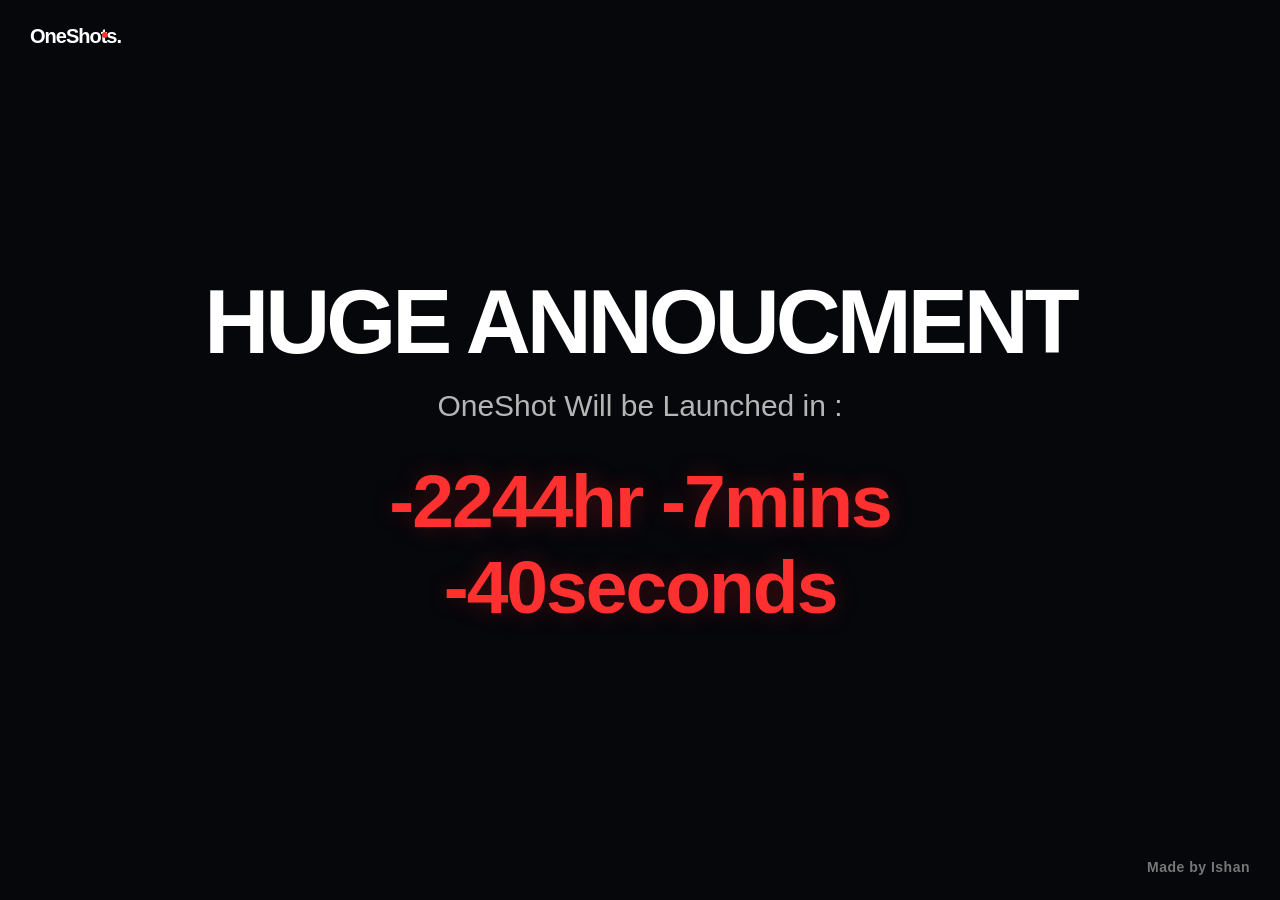
==== index.html @ ead91564 "Add files via upload" ====
<!DOCTYPE html>
<html lang="en">
<head>
    <meta charset="UTF-8">
    <meta name="viewport" content="width=device-width, initial-scale=1.0">
    <title>OneShots Annoucment </title>
    <link rel="stylesheet" href="style.css">
</head>
<body>
    <div>
        <h1>Huge Annoucment</h1>
        <h2>OneShot Will be Launched in : </h2>
        <span id="getTime"></span>
    </div>
    <script src="script.js"></script>
</body>
</html>
---- style.css ----
* {
    margin: 0;
    padding: 0;
    box-sizing: border-box;
}

body {
    min-height: 100vh;
    background: #05070b;
    color: white;
    font-family: Arial, Helvetica, sans-serif;

    display: flex;
    justify-content: center;
    align-items: center;

    text-align: center;
    position: relative;
}

/* Top-left OneShot logo */
body::before {
    content: "OneShots.";
    position: fixed;
    top: 25px;
    left: 30px;

    font-size: 20px;
    font-weight: 900;
    letter-spacing: -1px;

    color: white;
}

/* Red dot */
body::after {
    content: "•";
    position: fixed;
    top: 22px;
    left: 101px;

    color: #ff3030;
    font-size: 22px;
}

/* Main content */
body > div {
    width: 90%;
    max-width: 900px;
}

h1 {
    font-size: clamp(45px, 8vw, 90px);
    font-weight: 900;
    text-transform: uppercase;
    letter-spacing: -4px;
    margin-bottom: 15px;
}

h2 {
    font-size: clamp(18px, 3vw, 30px);
    font-weight: 500;
    color: #b5b5b5;
    margin-bottom: 35px;
}

#getTime {
    display: block;

    font-size: clamp(35px, 7vw, 75px);
    font-weight: 800;

    color: #ff3030;
    letter-spacing: -2px;

    text-shadow: 0 0 25px rgba(255, 40, 40, 0.25);
}

/* Bottom-right credit */
body > div::after {
    content: "Made by Ishan";
    position: fixed;
    right: 30px;
    bottom: 25px;

    font-size: 14px;
    font-weight: 600;
    color: #777;
    letter-spacing: 0.5px;
}

@media (max-width: 600px) {

    body::before {
        top: 20px;
        left: 20px;
        font-size: 17px;
    }

    body::after {
        top: 17px;
        left: 83px;
        font-size: 19px;
    }

    h1 {
        letter-spacing: -2px;
    }

    h2 {
        line-height: 1.3;
    }

    #getTime {
        line-height: 1.2;
    }

    body > div::after {
        right: 20px;
        bottom: 20px;
    }
}
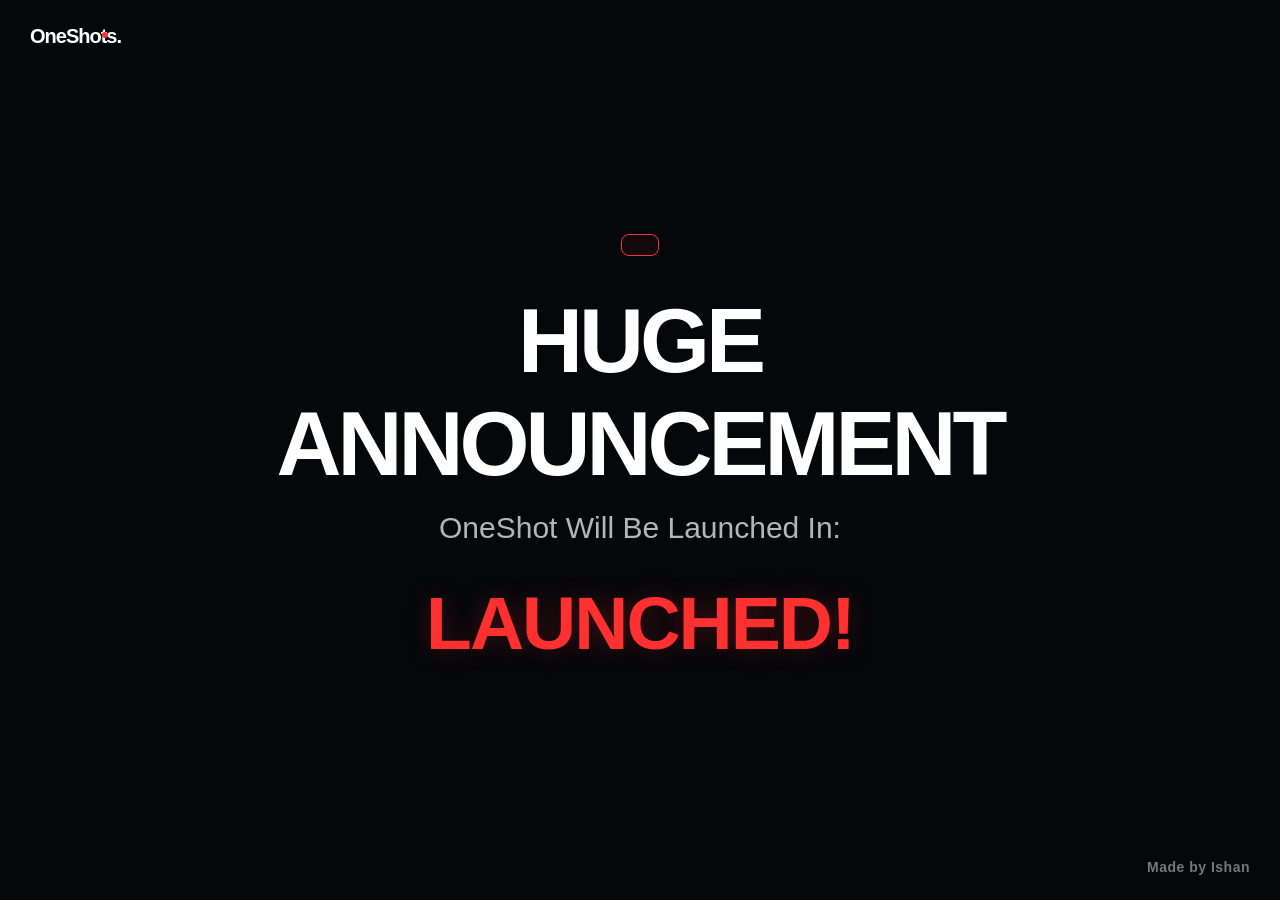
==== commit 64aef158: "Add files via upload" ====
--- a/index.html
+++ b/index.html
@@ -3,15 +3,22 @@
 <head>
     <meta charset="UTF-8">
     <meta name="viewport" content="width=device-width, initial-scale=1.0">
-    <title>OneShots Annoucment </title>
+    <title>OneShots Announcement</title>
     <link rel="stylesheet" href="style.css">
 </head>
+
 <body>
+
     <div>
-        <h1>Huge Annoucment</h1>
-        <h2>OneShot Will be Launched in : </h2>
+        <span id="c"></span>
+
+        <h1>Huge Announcement</h1>
+
+        <h2>OneShot Will Be Launched In:</h2>
+
         <span id="getTime"></span>
     </div>
+
     <script src="script.js"></script>
 </body>
 </html>
--- a/style.css
+++ b/style.css
@@ -18,10 +18,13 @@
     position: relative;
 }
 
+
 /* Top-left OneShot logo */
+
 body::before {
     content: "OneShots.";
     position: fixed;
+
     top: 25px;
     left: 30px;
 
@@ -32,10 +35,13 @@
     color: white;
 }
 
+
 /* Red dot */
+
 body::after {
     content: "•";
     position: fixed;
+
     top: 22px;
     left: 101px;
 
@@ -43,26 +49,62 @@
     font-size: 22px;
 }
 
+
 /* Main content */
+
 body > div {
     width: 90%;
     max-width: 900px;
 }
 
+
+/* Amazon code */
+
+#c {
+    display: inline-block;
+
+    margin-bottom: 30px;
+    padding: 10px 18px;
+
+    font-size: 16px;
+    font-weight: 700;
+    letter-spacing: 1px;
+
+    color: #ff3030;
+
+    border: 1px solid #ff3030;
+    border-radius: 8px;
+
+    background: rgba(255, 48, 48, 0.05);
+}
+
+
+/* Main heading */
+
 h1 {
     font-size: clamp(45px, 8vw, 90px);
     font-weight: 900;
+
     text-transform: uppercase;
     letter-spacing: -4px;
+
     margin-bottom: 15px;
 }
+
+
+/* Subtitle */
 
 h2 {
     font-size: clamp(18px, 3vw, 30px);
     font-weight: 500;
+
     color: #b5b5b5;
+
     margin-bottom: 35px;
 }
+
+
+/* Countdown */
 
 #getTime {
     display: block;
@@ -71,23 +113,33 @@
     font-weight: 800;
 
     color: #ff3030;
+
     letter-spacing: -2px;
 
     text-shadow: 0 0 25px rgba(255, 40, 40, 0.25);
 }
 
+
 /* Bottom-right credit */
+
 body > div::after {
     content: "Made by Ishan";
+
     position: fixed;
+
     right: 30px;
     bottom: 25px;
 
     font-size: 14px;
     font-weight: 600;
+
     color: #777;
+
     letter-spacing: 0.5px;
 }
+
+
+/* Mobile */
 
 @media (max-width: 600px) {
 
@@ -115,8 +167,28 @@
         line-height: 1.2;
     }
 
+    #c {
+        font-size: 13px;
+        padding: 8px 12px;
+    }
+
     body > div::after {
         right: 20px;
         bottom: 20px;
     }
+    #c {
+    display: none;
+    margin-bottom: 30px;
+    padding: 10px 18px;
+
+    font-size: 16px;
+    font-weight: 700;
+    letter-spacing: 1px;
+
+    color: #ff3030;
+    border: 1px solid #ff3030;
+    border-radius: 8px;
+
+    background: rgba(255, 48, 48, 0.05);
+}
 }
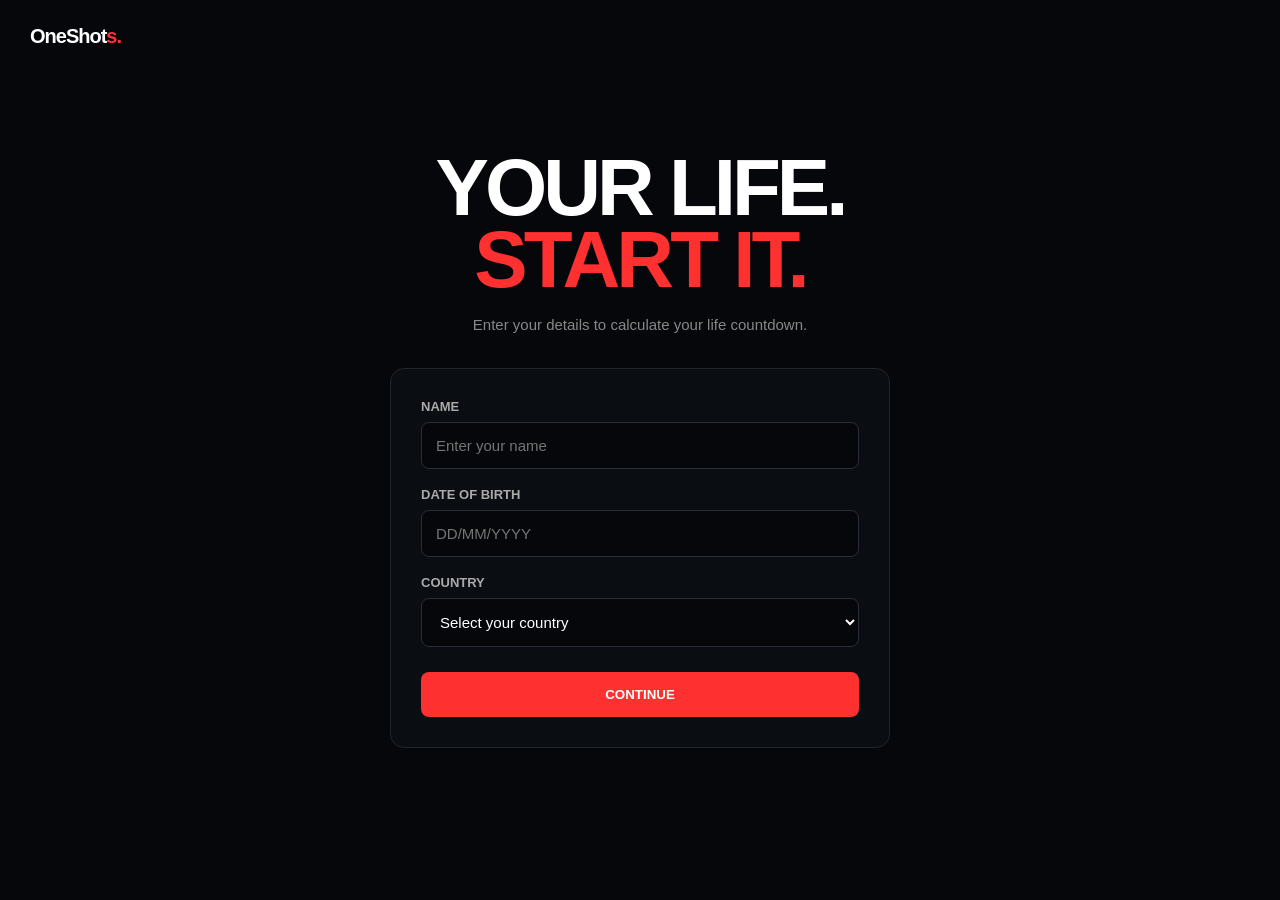
==== commit 195b8f09: "Add files via upload" ====
--- a/index.html
+++ b/index.html
@@ -1,24 +1,60 @@
 <!DOCTYPE html>
 <html lang="en">
+
 <head>
     <meta charset="UTF-8">
     <meta name="viewport" content="width=device-width, initial-scale=1.0">
-    <title>OneShots Announcement</title>
+
+    <title>OneShots | Sign Up</title>
+
     <link rel="stylesheet" href="style.css">
 </head>
 
-<body>
+<body class="signup-page">
 
-    <div>
-        <span id="c"></span>
+    <header>
+        <div class="logo">
+            OneShot<span>s.</span>
+        </div>
+    </header>
 
-        <h1>Huge Announcement</h1>
+    <main class="signup-container">
 
-        <h2>OneShot Will Be Launched In:</h2>
+        <h1>YOUR LIFE.<br><span>START IT.</span></h1>
 
-        <span id="getTime"></span>
-    </div>
+        <p class="signup-subtitle">
+            Enter your details to calculate your life countdown.
+        </p>
+
+        <div class="form-card">
+
+            <label for="getName">Name</label>
+            <input
+                id="getName"
+                type="text"
+                placeholder="Enter your name"
+            >
+
+            <label for="getDob">Date of Birth</label>
+            <input
+                id="getDob"
+                type="text"
+                placeholder="DD/MM/YYYY"
+                maxlength="10"
+            >
+
+            <label for="getC">Country</label>
+            <select id="getC">
+                <option value="">Select your country</option>
+            </select>
+
+            <button onclick="sub()">CONTINUE</button>
+
+        </div>
+
+    </main>
 
     <script src="script.js"></script>
+
 </body>
 </html>
--- a/style.css
+++ b/style.css
@@ -4,191 +4,545 @@
     box-sizing: border-box;
 }
 
+
 body {
     min-height: 100vh;
+
     background: #05070b;
-    color: white;
+
+    color: white;
+
     font-family: Arial, Helvetica, sans-serif;
-
+}
+
+
+/* =========================
+   LOGO
+========================= */
+
+.logo {
+    font-size: 20px;
+
+    font-weight: 900;
+
+    letter-spacing: -1px;
+
+    color: white;
+}
+
+.logo span {
+    color: #ff3030;
+}
+
+
+/* =========================
+   SIGNUP PAGE
+========================= */
+
+.signup-page {
     display: flex;
+
     justify-content: center;
+
     align-items: center;
 
+    position: relative;
+}
+
+
+.signup-page header {
+    position: fixed;
+
+    top: 25px;
+
+    left: 30px;
+}
+
+
+.signup-container {
+    width: 90%;
+
+    max-width: 500px;
+
     text-align: center;
+}
+
+
+.signup-container h1 {
+    font-size: clamp(45px, 8vw, 80px);
+
+    line-height: 0.9;
+
+    font-weight: 900;
+
+    letter-spacing: -4px;
+
+    margin-bottom: 20px;
+}
+
+
+.signup-container h1 span {
+    color: #ff3030;
+}
+
+
+.signup-subtitle {
+    color: #888;
+
+    margin-bottom: 35px;
+
+    font-size: 15px;
+}
+
+
+/* =========================
+   FORM
+========================= */
+
+.form-card {
+    background: #0a0d12;
+
+    border: 1px solid #20242c;
+
+    border-radius: 14px;
+
+    padding: 30px;
+
+    text-align: left;
+}
+
+
+.form-card label {
+    display: block;
+
+    margin-bottom: 8px;
+
+    margin-top: 18px;
+
+    font-size: 13px;
+
+    font-weight: 700;
+
+    color: #aaa;
+
+    text-transform: uppercase;
+}
+
+
+.form-card label:first-child {
+    margin-top: 0;
+}
+
+
+.form-card input,
+.form-card select {
+    width: 100%;
+
+    padding: 14px;
+
+    border-radius: 8px;
+
+    border: 1px solid #292d35;
+
+    background: #05070b;
+
+    color: white;
+
+    outline: none;
+
+    font-size: 15px;
+}
+
+
+.form-card input:focus,
+.form-card select:focus {
+    border-color: #ff3030;
+}
+
+
+.form-card button {
+    width: 100%;
+
+    margin-top: 25px;
+
+    padding: 15px;
+
+    border: none;
+
+    border-radius: 8px;
+
+    background: #ff3030;
+
+    color: white;
+
+    font-weight: 900;
+
+    cursor: pointer;
+
+    transition: 0.2s;
+}
+
+
+.form-card button:hover {
+    transform: translateY(-2px);
+
+    background: #ff4545;
+}
+
+
+/* =========================
+   HOME HEADER
+========================= */
+
+.home-header {
+    position: fixed;
+
+    top: 0;
+
+    left: 0;
+
+    width: 100%;
+
+    padding: 25px 30px;
+
+    display: flex;
+
+    justify-content: space-between;
+
+    align-items: center;
+}
+
+
+.home-header nav {
+    display: flex;
+
+    align-items: center;
+
+    gap: 25px;
+}
+
+
+.home-header nav a {
+    color: #888;
+
+    text-decoration: none;
+
+    font-size: 10px;
+
+    font-weight: 800;
+
+    letter-spacing: 1px;
+}
+
+
+.home-header nav a:hover {
+    color: white;
+}
+
+
+.country-btn {
+    padding: 8px 13px;
+
+    border: 1px solid #292d35;
+
+    border-radius: 6px;
+
+    background: #0b0e13;
+
+    color: white;
+
+    font-size: 9px;
+
+    font-weight: 800;
+}
+
+
+/* =========================
+   HOME MAIN
+========================= */
+
+.home-page {
+    display: flex;
+
+    justify-content: center;
+
+    align-items: center;
+
+    text-align: center;
+
     position: relative;
 }
 
 
-/* Top-left OneShot logo */
-
-body::before {
-    content: "OneShots.";
+.home-container {
+    width: 92%;
+
+    max-width: 900px;
+
+    padding-top: 50px;
+}
+
+
+.small-title {
+    font-size: clamp(35px, 6vw, 65px);
+
+    font-weight: 900;
+
+    line-height: 0.9;
+
+    letter-spacing: -4px;
+}
+
+
+.home-container h1 {
+    font-size: clamp(55px, 10vw, 105px);
+
+    font-weight: 900;
+
+    line-height: 0.9;
+
+    letter-spacing: -5px;
+
+    margin-bottom: 20px;
+}
+
+
+.home-container h1 span {
+    color: #ff3030;
+}
+
+
+.subtitle {
+    color: #999;
+
+    font-size: 13px;
+
+    margin-bottom: 30px;
+}
+
+
+.subtitle span {
+    color: white;
+
+    font-weight: 700;
+}
+
+
+/* =========================
+   COUNTDOWN
+========================= */
+
+.countdown {
+    display: flex;
+
+    justify-content: center;
+
+    align-items: flex-start;
+
+    gap: clamp(15px, 3vw, 35px);
+
+    flex-wrap: wrap;
+
+    margin-top: 20px;
+}
+
+
+.time-box {
+    min-width: 70px;
+}
+
+
+.time-box div {
+    color: #ff3030;
+
+    font-size: clamp(32px, 5vw, 55px);
+
+    font-weight: 500;
+
+    line-height: 1;
+}
+
+
+.time-box span {
+    display: block;
+
+    margin-top: 8px;
+
+    color: #666;
+
+    font-size: 8px;
+
+    font-weight: 700;
+
+    letter-spacing: 1px;
+}
+
+
+.slipping {
+    color: #777;
+
+    font-size: 10px;
+
+    margin-top: 22px;
+}
+
+
+/* =========================
+   LIFE EXPECTANCY CARD
+========================= */
+
+.life-card {
+    width: 100%;
+
+    max-width: 350px;
+
+    margin: 25px auto 0;
+
+    padding: 20px;
+
+    background: #0a0d12;
+
+    border: 1px solid #20242c;
+
+    border-radius: 12px;
+}
+
+
+.life-card p {
+    color: #777;
+
+    font-size: 9px;
+
+    font-weight: 800;
+
+    letter-spacing: 1px;
+
+    margin-bottom: 8px;
+}
+
+
+.life-card h2 {
+    font-size: 25px;
+
+    margin-bottom: 5px;
+}
+
+
+.life-card h2 span {
+    color: white;
+}
+
+
+.life-card small {
+    color: #555;
+
+    font-size: 9px;
+}
+
+
+.welcome {
+    margin-top: 18px;
+
+    color: #555;
+
+    font-size: 11px;
+}
+
+
+.welcome span {
+    color: #aaa;
+}
+
+
+/* =========================
+   FOOTER
+========================= */
+
+body > footer {
     position: fixed;
 
-    top: 25px;
-    left: 30px;
-
-    font-size: 20px;
-    font-weight: 900;
-    letter-spacing: -1px;
-
-    color: white;
-}
-
-
-/* Red dot */
-
-body::after {
-    content: "•";
-    position: fixed;
-
-    top: 22px;
-    left: 101px;
-
-    color: #ff3030;
-    font-size: 22px;
-}
-
-
-/* Main content */
-
-body > div {
-    width: 90%;
-    max-width: 900px;
-}
-
-
-/* Amazon code */
-
-#c {
-    display: inline-block;
-
-    margin-bottom: 30px;
-    padding: 10px 18px;
-
-    font-size: 16px;
-    font-weight: 700;
-    letter-spacing: 1px;
-
-    color: #ff3030;
-
-    border: 1px solid #ff3030;
-    border-radius: 8px;
-
-    background: rgba(255, 48, 48, 0.05);
-}
-
-
-/* Main heading */
-
-h1 {
-    font-size: clamp(45px, 8vw, 90px);
-    font-weight: 900;
-
-    text-transform: uppercase;
-    letter-spacing: -4px;
-
-    margin-bottom: 15px;
-}
-
-
-/* Subtitle */
-
-h2 {
-    font-size: clamp(18px, 3vw, 30px);
-    font-weight: 500;
-
-    color: #b5b5b5;
-
-    margin-bottom: 35px;
-}
-
-
-/* Countdown */
-
-#getTime {
-    display: block;
-
-    font-size: clamp(35px, 7vw, 75px);
-    font-weight: 800;
-
-    color: #ff3030;
-
-    letter-spacing: -2px;
-
-    text-shadow: 0 0 25px rgba(255, 40, 40, 0.25);
-}
-
-
-/* Bottom-right credit */
-
-body > div::after {
-    content: "Made by Ishan";
-
-    position: fixed;
-
     right: 30px;
+
     bottom: 25px;
 
-    font-size: 14px;
+    color: #555;
+
+    font-size: 11px;
+
     font-weight: 600;
-
-    color: #777;
-
-    letter-spacing: 0.5px;
-}
-
-
-/* Mobile */
+}
+
+
+/* =========================
+   MOBILE
+========================= */
 
 @media (max-width: 600px) {
 
-    body::before {
-        top: 20px;
-        left: 20px;
+    .home-header {
+        padding: 20px;
+    }
+
+
+    .home-header nav {
+        gap: 10px;
+    }
+
+
+    .home-header nav a {
+        display: none;
+    }
+
+
+    .logo {
         font-size: 17px;
     }
 
-    body::after {
-        top: 17px;
-        left: 83px;
-        font-size: 19px;
-    }
-
-    h1 {
+
+    .home-container {
+        padding-top: 70px;
+    }
+
+
+    .small-title {
         letter-spacing: -2px;
     }
 
-    h2 {
-        line-height: 1.3;
-    }
-
-    #getTime {
-        line-height: 1.2;
-    }
-
-    #c {
-        font-size: 13px;
-        padding: 8px 12px;
-    }
-
-    body > div::after {
+
+    .home-container h1 {
+        letter-spacing: -3px;
+    }
+
+
+    .countdown {
+        gap: 18px;
+
+        max-width: 350px;
+
+        margin-left: auto;
+
+        margin-right: auto;
+    }
+
+
+    .time-box {
+        min-width: 75px;
+    }
+
+
+    .time-box div {
+        font-size: 34px;
+    }
+
+
+    .life-card {
+        max-width: 320px;
+    }
+
+
+    body > footer {
         right: 20px;
-        bottom: 20px;
-    }
-    #c {
-    display: none;
-    margin-bottom: 30px;
-    padding: 10px 18px;
-
-    font-size: 16px;
-    font-weight: 700;
-    letter-spacing: 1px;
-
-    color: #ff3030;
-    border: 1px solid #ff3030;
-    border-radius: 8px;
-
-    background: rgba(255, 48, 48, 0.05);
-}
+
+        bottom: 18px;
+    }
 }
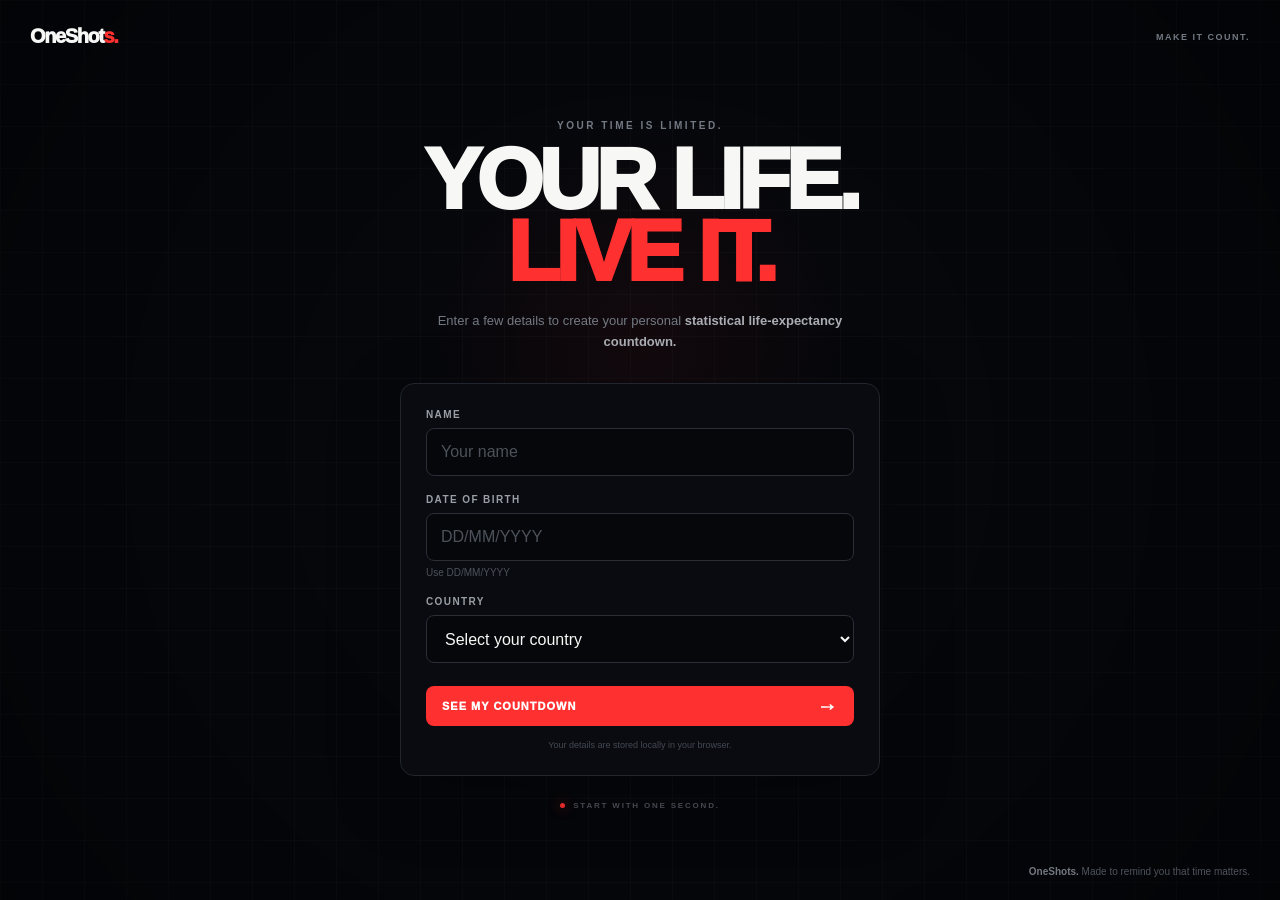
==== commit c14ff394: "Add files via upload" ====
--- a/index.html
+++ b/index.html
@@ -1,60 +1,93 @@
-<!DOCTYPE html>
-<html lang="en">
-
-<head>
-    <meta charset="UTF-8">
-    <meta name="viewport" content="width=device-width, initial-scale=1.0">
-
-    <title>OneShots | Sign Up</title>
-
-    <link rel="stylesheet" href="style.css">
-</head>
-
-<body class="signup-page">
-
-    <header>
-        <div class="logo">
-            OneShot<span>s.</span>
-        </div>
-    </header>
-
-    <main class="signup-container">
-
-        <h1>YOUR LIFE.<br><span>START IT.</span></h1>
-
-        <p class="signup-subtitle">
-            Enter your details to calculate your life countdown.
-        </p>
-
-        <div class="form-card">
-
-            <label for="getName">Name</label>
-            <input
-                id="getName"
-                type="text"
-                placeholder="Enter your name"
-            >
-
-            <label for="getDob">Date of Birth</label>
-            <input
-                id="getDob"
-                type="text"
-                placeholder="DD/MM/YYYY"
-                maxlength="10"
-            >
-
-            <label for="getC">Country</label>
-            <select id="getC">
-                <option value="">Select your country</option>
-            </select>
-
-            <button onclick="sub()">CONTINUE</button>
-
-        </div>
-
-    </main>
-
-    <script src="script.js"></script>
-
-</body>
-</html>+<!DOCTYPE html>
+<html lang="en">
+<head>
+    <meta charset="UTF-8">
+    <meta name="viewport" content="width=device-width, initial-scale=1.0">
+    <meta name="description" content="OneShots — make your time count.">
+    <title>OneShots | Start</title>
+    <link rel="stylesheet" href="style.css">
+</head>
+
+<body class="signup-page">
+
+    <header class="site-header">
+        <a class="logo" href="index.html" aria-label="OneShots home">
+            OneShot<span>s.</span>
+        </a>
+        <div class="header-tag">MAKE IT COUNT.</div>
+    </header>
+
+    <main class="signup-container">
+
+        <div class="eyebrow">YOUR TIME IS LIMITED.</div>
+
+        <h1>
+            YOUR LIFE.<br>
+            <span>LIVE IT.</span>
+        </h1>
+
+        <p class="signup-subtitle">
+            Enter a few details to create your personal
+            <strong>statistical life-expectancy countdown.</strong>
+        </p>
+
+        <form class="form-card" id="signupForm">
+
+            <div class="field">
+                <label for="getName">Name</label>
+                <input
+                    id="getName"
+                    type="text"
+                    placeholder="Your name"
+                    autocomplete="name"
+                    maxlength="60"
+                    required
+                >
+            </div>
+
+            <div class="field">
+                <label for="getDob">Date of Birth</label>
+                <input
+                    id="getDob"
+                    type="text"
+                    placeholder="DD/MM/YYYY"
+                    inputmode="numeric"
+                    maxlength="10"
+                    autocomplete="bday"
+                    required
+                >
+                <small>Use DD/MM/YYYY</small>
+            </div>
+
+            <div class="field">
+                <label for="getC">Country</label>
+                <select id="getC" required>
+                    <option value="">Loading countries...</option>
+                </select>
+            </div>
+
+            <button id="continueBtn" type="submit">
+                <span>SEE MY COUNTDOWN</span>
+                <span class="arrow">→</span>
+            </button>
+
+            <p class="form-note">
+                Your details are stored locally in your browser.
+            </p>
+
+        </form>
+
+        <div class="scroll-hint">
+            <span></span>
+            START WITH ONE SECOND.
+        </div>
+
+    </main>
+
+    <footer>
+        <span>OneShots.</span> Made to remind you that time matters.
+    </footer>
+
+    <script src="script.js"></script>
+</body>
+</html>
--- a/style.css
+++ b/style.css
@@ -1,548 +1,517 @@
-* {
-    margin: 0;
-    padding: 0;
-    box-sizing: border-box;
-}
-
-
-body {
-    min-height: 100vh;
-
-    background: #05070b;
-
-    color: white;
-
-    font-family: Arial, Helvetica, sans-serif;
-}
-
-
-/* =========================
-   LOGO
-========================= */
-
-.logo {
-    font-size: 20px;
-
-    font-weight: 900;
-
-    letter-spacing: -1px;
-
-    color: white;
-}
-
-.logo span {
-    color: #ff3030;
-}
-
-
-/* =========================
-   SIGNUP PAGE
-========================= */
-
-.signup-page {
-    display: flex;
-
-    justify-content: center;
-
-    align-items: center;
-
-    position: relative;
-}
-
-
-.signup-page header {
-    position: fixed;
-
-    top: 25px;
-
-    left: 30px;
-}
-
-
-.signup-container {
-    width: 90%;
-
-    max-width: 500px;
-
-    text-align: center;
-}
-
-
-.signup-container h1 {
-    font-size: clamp(45px, 8vw, 80px);
-
-    line-height: 0.9;
-
-    font-weight: 900;
-
-    letter-spacing: -4px;
-
-    margin-bottom: 20px;
-}
-
-
-.signup-container h1 span {
-    color: #ff3030;
-}
-
-
-.signup-subtitle {
-    color: #888;
-
-    margin-bottom: 35px;
-
-    font-size: 15px;
-}
-
-
-/* =========================
-   FORM
-========================= */
-
-.form-card {
-    background: #0a0d12;
-
-    border: 1px solid #20242c;
-
-    border-radius: 14px;
-
-    padding: 30px;
-
-    text-align: left;
-}
-
-
-.form-card label {
-    display: block;
-
-    margin-bottom: 8px;
-
-    margin-top: 18px;
-
-    font-size: 13px;
-
-    font-weight: 700;
-
-    color: #aaa;
-
-    text-transform: uppercase;
-}
-
-
-.form-card label:first-child {
-    margin-top: 0;
-}
-
-
-.form-card input,
-.form-card select {
-    width: 100%;
-
-    padding: 14px;
-
-    border-radius: 8px;
-
-    border: 1px solid #292d35;
-
-    background: #05070b;
-
-    color: white;
-
-    outline: none;
-
-    font-size: 15px;
-}
-
-
-.form-card input:focus,
-.form-card select:focus {
-    border-color: #ff3030;
-}
-
-
-.form-card button {
-    width: 100%;
-
-    margin-top: 25px;
-
-    padding: 15px;
-
-    border: none;
-
-    border-radius: 8px;
-
-    background: #ff3030;
-
-    color: white;
-
-    font-weight: 900;
-
-    cursor: pointer;
-
-    transition: 0.2s;
-}
-
-
-.form-card button:hover {
-    transform: translateY(-2px);
-
-    background: #ff4545;
-}
-
-
-/* =========================
-   HOME HEADER
-========================= */
-
-.home-header {
-    position: fixed;
-
-    top: 0;
-
-    left: 0;
-
-    width: 100%;
-
-    padding: 25px 30px;
-
-    display: flex;
-
-    justify-content: space-between;
-
-    align-items: center;
-}
-
-
-.home-header nav {
-    display: flex;
-
-    align-items: center;
-
-    gap: 25px;
-}
-
-
-.home-header nav a {
-    color: #888;
-
-    text-decoration: none;
-
-    font-size: 10px;
-
-    font-weight: 800;
-
-    letter-spacing: 1px;
-}
-
-
-.home-header nav a:hover {
-    color: white;
-}
-
-
-.country-btn {
-    padding: 8px 13px;
-
-    border: 1px solid #292d35;
-
-    border-radius: 6px;
-
-    background: #0b0e13;
-
-    color: white;
-
-    font-size: 9px;
-
-    font-weight: 800;
-}
-
-
-/* =========================
-   HOME MAIN
-========================= */
-
-.home-page {
-    display: flex;
-
-    justify-content: center;
-
-    align-items: center;
-
-    text-align: center;
-
-    position: relative;
-}
-
-
-.home-container {
-    width: 92%;
-
-    max-width: 900px;
-
-    padding-top: 50px;
-}
-
-
-.small-title {
-    font-size: clamp(35px, 6vw, 65px);
-
-    font-weight: 900;
-
-    line-height: 0.9;
-
-    letter-spacing: -4px;
-}
-
-
-.home-container h1 {
-    font-size: clamp(55px, 10vw, 105px);
-
-    font-weight: 900;
-
-    line-height: 0.9;
-
-    letter-spacing: -5px;
-
-    margin-bottom: 20px;
-}
-
-
-.home-container h1 span {
-    color: #ff3030;
-}
-
-
-.subtitle {
-    color: #999;
-
-    font-size: 13px;
-
-    margin-bottom: 30px;
-}
-
-
-.subtitle span {
-    color: white;
-
-    font-weight: 700;
-}
-
-
-/* =========================
-   COUNTDOWN
-========================= */
-
-.countdown {
-    display: flex;
-
-    justify-content: center;
-
-    align-items: flex-start;
-
-    gap: clamp(15px, 3vw, 35px);
-
-    flex-wrap: wrap;
-
-    margin-top: 20px;
-}
-
-
-.time-box {
-    min-width: 70px;
-}
-
-
-.time-box div {
-    color: #ff3030;
-
-    font-size: clamp(32px, 5vw, 55px);
-
-    font-weight: 500;
-
-    line-height: 1;
-}
-
-
-.time-box span {
-    display: block;
-
-    margin-top: 8px;
-
-    color: #666;
-
-    font-size: 8px;
-
-    font-weight: 700;
-
-    letter-spacing: 1px;
-}
-
-
-.slipping {
-    color: #777;
-
-    font-size: 10px;
-
-    margin-top: 22px;
-}
-
-
-/* =========================
-   LIFE EXPECTANCY CARD
-========================= */
-
-.life-card {
-    width: 100%;
-
-    max-width: 350px;
-
-    margin: 25px auto 0;
-
-    padding: 20px;
-
-    background: #0a0d12;
-
-    border: 1px solid #20242c;
-
-    border-radius: 12px;
-}
-
-
-.life-card p {
-    color: #777;
-
-    font-size: 9px;
-
-    font-weight: 800;
-
-    letter-spacing: 1px;
-
-    margin-bottom: 8px;
-}
-
-
-.life-card h2 {
-    font-size: 25px;
-
-    margin-bottom: 5px;
-}
-
-
-.life-card h2 span {
-    color: white;
-}
-
-
-.life-card small {
-    color: #555;
-
-    font-size: 9px;
-}
-
-
-.welcome {
-    margin-top: 18px;
-
-    color: #555;
-
-    font-size: 11px;
-}
-
-
-.welcome span {
-    color: #aaa;
-}
-
-
-/* =========================
-   FOOTER
-========================= */
-
-body > footer {
-    position: fixed;
-
-    right: 30px;
-
-    bottom: 25px;
-
-    color: #555;
-
-    font-size: 11px;
-
-    font-weight: 600;
-}
-
-
-/* =========================
-   MOBILE
-========================= */
-
-@media (max-width: 600px) {
-
-    .home-header {
-        padding: 20px;
-    }
-
-
-    .home-header nav {
-        gap: 10px;
-    }
-
-
-    .home-header nav a {
-        display: none;
-    }
-
-
-    .logo {
-        font-size: 17px;
-    }
-
-
-    .home-container {
-        padding-top: 70px;
-    }
-
-
-    .small-title {
-        letter-spacing: -2px;
-    }
-
-
-    .home-container h1 {
-        letter-spacing: -3px;
-    }
-
-
-    .countdown {
-        gap: 18px;
-
-        max-width: 350px;
-
-        margin-left: auto;
-
-        margin-right: auto;
-    }
-
-
-    .time-box {
-        min-width: 75px;
-    }
-
-
-    .time-box div {
-        font-size: 34px;
-    }
-
-
-    .life-card {
-        max-width: 320px;
-    }
-
-
-    body > footer {
-        right: 20px;
-
-        bottom: 18px;
-    }
-}+* {
+    margin: 0;
+    padding: 0;
+    box-sizing: border-box;
+}
+
+:root {
+    --bg: #05070b;
+    --panel: #0a0d12;
+    --panel-2: #0d1118;
+    --line: #20252e;
+    --muted: #737983;
+    --muted-2: #454a53;
+    --white: #f7f7f5;
+    --red: #ff3030;
+    --red-dark: #c91f1f;
+}
+
+html {
+    scroll-behavior: smooth;
+}
+
+body {
+    min-height: 100vh;
+    background:
+        radial-gradient(circle at 50% 38%, rgba(255, 48, 48, 0.055), transparent 28%),
+        linear-gradient(rgba(255,255,255,0.018) 1px, transparent 1px),
+        linear-gradient(90deg, rgba(255,255,255,0.018) 1px, transparent 1px),
+        var(--bg);
+    background-size: auto, 42px 42px, 42px 42px, auto;
+    color: var(--white);
+    font-family: Arial, Helvetica, sans-serif;
+    overflow-x: hidden;
+}
+
+body::before {
+    content: "";
+    position: fixed;
+    inset: 0;
+    pointer-events: none;
+    background: radial-gradient(circle at center, transparent 45%, rgba(0,0,0,.38));
+    z-index: -1;
+}
+
+button,
+input,
+select {
+    font: inherit;
+}
+
+button {
+    cursor: pointer;
+}
+
+.logo {
+    color: var(--white);
+    text-decoration: none;
+    font-size: 20px;
+    font-weight: 950;
+    letter-spacing: -1.4px;
+}
+
+.logo span {
+    color: var(--red);
+}
+
+.site-header,
+.home-header {
+    position: fixed;
+    z-index: 10;
+    top: 0;
+    left: 0;
+    width: 100%;
+    padding: 25px 30px;
+}
+
+.site-header {
+    display: flex;
+    align-items: center;
+    justify-content: space-between;
+}
+
+.header-tag {
+    color: var(--muted);
+    font-size: 9px;
+    font-weight: 800;
+    letter-spacing: 1.5px;
+}
+
+.signup-page {
+    display: flex;
+    justify-content: center;
+    align-items: center;
+    padding: 100px 20px 70px;
+}
+
+.signup-container {
+    width: min(92vw, 480px);
+    text-align: center;
+}
+
+.eyebrow {
+    margin-bottom: 12px;
+    color: var(--muted);
+    font-size: 10px;
+    font-weight: 800;
+    letter-spacing: 2.5px;
+}
+
+.signup-container h1,
+.home-container h1 {
+    font-weight: 950;
+    text-transform: uppercase;
+    line-height: .84;
+    letter-spacing: -5px;
+}
+
+.signup-container h1 {
+    font-size: clamp(52px, 10vw, 86px);
+}
+
+.signup-container h1 span,
+.home-container h1 span {
+    color: var(--red);
+}
+
+.signup-subtitle {
+    max-width: 430px;
+    margin: 24px auto 30px;
+    color: var(--muted);
+    font-size: 13px;
+    line-height: 1.6;
+}
+
+.signup-subtitle strong {
+    color: #aaaeb4;
+}
+
+.form-card {
+    padding: 25px;
+    text-align: left;
+    background: rgba(10, 13, 18, .9);
+    border: 1px solid var(--line);
+    border-radius: 14px;
+    box-shadow: 0 20px 70px rgba(0,0,0,.28);
+    backdrop-filter: blur(10px);
+}
+
+.field + .field {
+    margin-top: 18px;
+}
+
+.field label {
+    display: block;
+    margin-bottom: 8px;
+    color: #9a9fa7;
+    font-size: 10px;
+    font-weight: 900;
+    letter-spacing: 1.4px;
+    text-transform: uppercase;
+}
+
+.field input,
+.field select {
+    width: 100%;
+    height: 48px;
+    padding: 0 14px;
+    color: var(--white);
+    background: #05070b;
+    border: 1px solid #292e37;
+    border-radius: 8px;
+    outline: none;
+    transition: border-color .2s, box-shadow .2s;
+}
+
+.field input::placeholder {
+    color: #4d525a;
+}
+
+.field input:focus,
+.field select:focus {
+    border-color: var(--red);
+    box-shadow: 0 0 0 3px rgba(255,48,48,.08);
+}
+
+.field small {
+    display: block;
+    margin-top: 6px;
+    color: #4d525a;
+    font-size: 10px;
+}
+
+.form-card button {
+    display: flex;
+    align-items: center;
+    justify-content: space-between;
+    width: 100%;
+    margin-top: 23px;
+    padding: 14px 16px;
+    color: white;
+    background: var(--red);
+    border: 0;
+    border-radius: 8px;
+    font-size: 11px;
+    font-weight: 950;
+    letter-spacing: 1px;
+    transition: transform .2s, background .2s, box-shadow .2s;
+}
+
+.form-card button:hover:not(:disabled) {
+    background: #ff4141;
+    transform: translateY(-2px);
+    box-shadow: 0 10px 30px rgba(255,48,48,.18);
+}
+
+.form-card button:active:not(:disabled) {
+    transform: translateY(0);
+}
+
+.form-card button:disabled {
+    opacity: .45;
+    cursor: not-allowed;
+}
+
+.arrow {
+    font-size: 20px;
+    line-height: 10px;
+}
+
+.form-note {
+    margin-top: 14px;
+    color: #444952;
+    text-align: center;
+    font-size: 9px;
+}
+
+.scroll-hint {
+    display: flex;
+    justify-content: center;
+    align-items: center;
+    gap: 8px;
+    margin-top: 25px;
+    color: #4d525a;
+    font-size: 8px;
+    font-weight: 800;
+    letter-spacing: 1.8px;
+}
+
+.scroll-hint span {
+    width: 5px;
+    height: 5px;
+    border-radius: 50%;
+    background: var(--red);
+    box-shadow: 0 0 12px rgba(255,48,48,.7);
+}
+
+.signup-page > footer,
+.home-page > footer {
+    position: fixed;
+    right: 30px;
+    bottom: 23px;
+    color: #4f545d;
+    font-size: 10px;
+}
+
+.signup-page > footer span {
+    color: #747981;
+    font-weight: 800;
+}
+
+
+/* HOME */
+
+.home-header {
+    display: flex;
+    align-items: center;
+    justify-content: space-between;
+}
+
+.home-header nav {
+    display: flex;
+    align-items: center;
+    gap: 22px;
+}
+
+.home-header nav a {
+    color: #747981;
+    text-decoration: none;
+    font-size: 8px;
+    font-weight: 900;
+    letter-spacing: 1.2px;
+    transition: color .2s;
+}
+
+.home-header nav a:hover {
+    color: white;
+}
+
+.country-btn {
+    padding: 7px 11px;
+    color: white;
+    background: #090c11;
+    border: 1px solid #292e37;
+    border-radius: 6px;
+    font-size: 8px;
+    font-weight: 900;
+    letter-spacing: .7px;
+}
+
+.home-page {
+    display: flex;
+    justify-content: center;
+    align-items: center;
+    text-align: center;
+    padding: 105px 20px 70px;
+}
+
+.home-container {
+    width: min(94vw, 850px);
+}
+
+.home-container .eyebrow {
+    margin-bottom: 3px;
+}
+
+.home-container h1 {
+    font-size: clamp(58px, 9vw, 100px);
+    margin-bottom: 17px;
+}
+
+.subtitle {
+    margin-bottom: 31px;
+    color: #777c84;
+    font-size: 11px;
+}
+
+.subtitle strong {
+    color: #d7d8d9;
+}
+
+.countdown {
+    display: flex;
+    justify-content: center;
+    align-items: flex-start;
+    gap: clamp(18px, 3.8vw, 38px);
+}
+
+.time-box {
+    min-width: 52px;
+}
+
+.time-box div {
+    color: var(--red);
+    font-size: clamp(32px, 5vw, 52px);
+    font-weight: 500;
+    line-height: 1;
+    letter-spacing: -2px;
+    text-shadow: 0 0 22px rgba(255,48,48,.13);
+}
+
+.time-box span {
+    display: block;
+    margin-top: 8px;
+    color: #555a62;
+    font-size: 7px;
+    font-weight: 900;
+    letter-spacing: 1px;
+}
+
+.slipping {
+    margin-top: 19px;
+    color: #60656d;
+    font-size: 9px;
+}
+
+.life-card {
+    width: min(100%, 350px);
+    margin: 25px auto 0;
+    padding: 18px 20px;
+    background: rgba(10,13,18,.92);
+    border: 1px solid var(--line);
+    border-radius: 11px;
+}
+
+.card-label {
+    color: #666b73;
+    font-size: 8px;
+    font-weight: 900;
+    letter-spacing: 1px;
+}
+
+.life-number {
+    margin-top: 5px;
+    font-size: 25px;
+    font-weight: 500;
+}
+
+.life-number small {
+    color: #aaaeb5;
+    font-size: 12px;
+}
+
+.card-line {
+    width: 100%;
+    height: 1px;
+    margin: 13px 0 10px;
+    background: #1c2027;
+}
+
+.life-card p {
+    color: #4e535b;
+    font-size: 8px;
+}
+
+.welcome {
+    margin-top: 17px;
+    color: #50555d;
+    font-size: 10px;
+}
+
+.welcome strong {
+    color: #9da1a7;
+}
+
+.disclaimer {
+    max-width: 550px;
+    margin: 15px auto 0;
+    color: #3e434b;
+    font-size: 8px;
+    line-height: 1.5;
+}
+
+.home-page > footer {
+    font-weight: 700;
+}
+
+
+/* RESPONSIVE */
+
+@media (max-width: 650px) {
+    .site-header,
+    .home-header {
+        padding: 20px;
+    }
+
+    .header-tag {
+        display: none;
+    }
+
+    .signup-page {
+        padding-top: 90px;
+    }
+
+    .signup-container h1 {
+        letter-spacing: -3px;
+    }
+
+    .form-card {
+        padding: 21px;
+    }
+
+    .home-page {
+        padding-top: 95px;
+    }
+
+    .home-header nav {
+        gap: 10px;
+    }
+
+    .home-header nav a {
+        display: none;
+    }
+
+    .home-container h1 {
+        letter-spacing: -3px;
+    }
+
+    .countdown {
+        display: grid;
+        grid-template-columns: repeat(3, 1fr);
+        gap: 22px 10px;
+        max-width: 360px;
+        margin-inline: auto;
+    }
+
+    .time-box {
+        min-width: 0;
+    }
+
+    .time-box div {
+        font-size: 36px;
+    }
+
+    .life-card {
+        margin-top: 24px;
+    }
+
+    .signup-page > footer,
+    .home-page > footer {
+        right: 20px;
+        bottom: 17px;
+    }
+}
+
+@media (max-height: 700px) and (min-width: 651px) {
+    .home-page {
+        padding-top: 80px;
+    }
+
+    .life-card {
+        margin-top: 18px;
+    }
+
+    .disclaimer {
+        margin-top: 9px;
+    }
+}
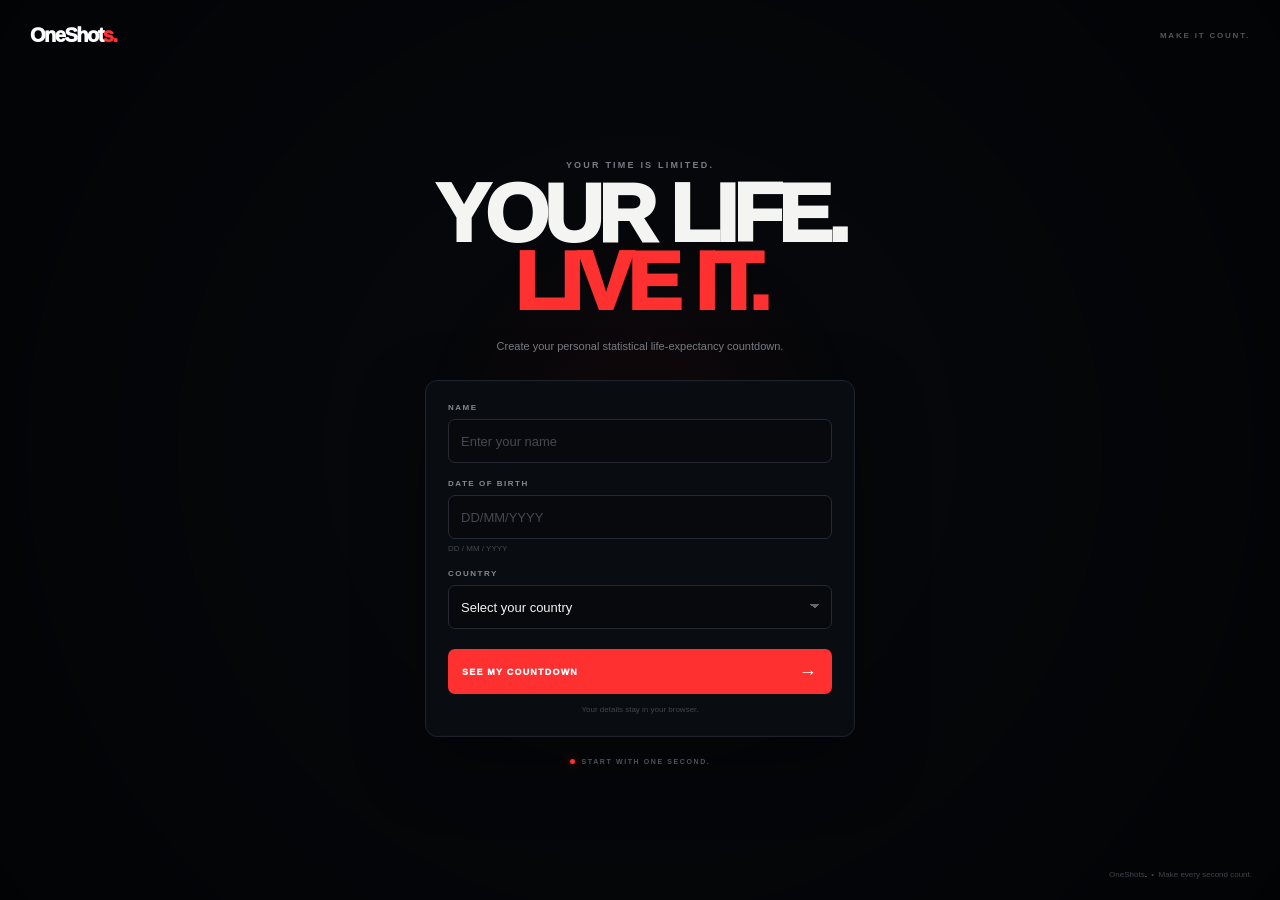
==== commit a669024d: "Add files via upload" ====
--- a/index.html
+++ b/index.html
@@ -11,56 +11,42 @@
 <body class="signup-page">
 
     <header class="site-header">
-        <a class="logo" href="index.html" aria-label="OneShots home">
-            OneShot<span>s.</span>
-        </a>
-        <div class="header-tag">MAKE IT COUNT.</div>
+        <a class="logo" href="index.html">OneShot<span>s.</span></a>
+        <span class="header-note">MAKE IT COUNT.</span>
     </header>
 
     <main class="signup-container">
 
         <div class="eyebrow">YOUR TIME IS LIMITED.</div>
 
-        <h1>
-            YOUR LIFE.<br>
-            <span>LIVE IT.</span>
-        </h1>
+        <h1>YOUR LIFE.<br><span>LIVE IT.</span></h1>
 
         <p class="signup-subtitle">
-            Enter a few details to create your personal
-            <strong>statistical life-expectancy countdown.</strong>
+            Create your personal statistical life-expectancy countdown.
         </p>
 
         <form class="form-card" id="signupForm">
 
             <div class="field">
-                <label for="getName">Name</label>
-                <input
-                    id="getName"
-                    type="text"
-                    placeholder="Your name"
-                    autocomplete="name"
-                    maxlength="60"
-                    required
-                >
+                <label for="getName">NAME</label>
+                <input id="getName" type="text"
+                       placeholder="Enter your name"
+                       autocomplete="name" maxlength="60" required>
             </div>
 
             <div class="field">
-                <label for="getDob">Date of Birth</label>
-                <input
-                    id="getDob"
-                    type="text"
-                    placeholder="DD/MM/YYYY"
-                    inputmode="numeric"
-                    maxlength="10"
-                    autocomplete="bday"
-                    required
-                >
-                <small>Use DD/MM/YYYY</small>
+                <label for="getDob">DATE OF BIRTH</label>
+                <input id="getDob" type="text"
+                       placeholder="DD/MM/YYYY"
+                       inputmode="numeric"
+                       maxlength="10"
+                       autocomplete="bday"
+                       required>
+                <span class="field-hint">DD / MM / YYYY</span>
             </div>
 
             <div class="field">
-                <label for="getC">Country</label>
+                <label for="getC">COUNTRY</label>
                 <select id="getC" required>
                     <option value="">Loading countries...</option>
                 </select>
@@ -68,24 +54,23 @@
 
             <button id="continueBtn" type="submit">
                 <span>SEE MY COUNTDOWN</span>
-                <span class="arrow">→</span>
+                <b>→</b>
             </button>
 
-            <p class="form-note">
-                Your details are stored locally in your browser.
-            </p>
-
+            <div class="privacy-note">
+                Your details stay in your browser.
+            </div>
         </form>
 
-        <div class="scroll-hint">
-            <span></span>
+        <div class="bottom-hint">
+            <i></i>
             START WITH ONE SECOND.
         </div>
 
     </main>
 
     <footer>
-        <span>OneShots.</span> Made to remind you that time matters.
+        OneShots<span>.</span> &nbsp;•&nbsp; Make every second count.
     </footer>
 
     <script src="script.js"></script>
--- a/style.css
+++ b/style.css
@@ -5,212 +5,226 @@
 }
 
 :root {
-    --bg: #05070b;
-    --panel: #0a0d12;
-    --panel-2: #0d1118;
-    --line: #20252e;
-    --muted: #737983;
-    --muted-2: #454a53;
-    --white: #f7f7f5;
+    --bg: #05070a;
+    --card: #0a0d12;
+    --input: #07090d;
+    --line: #1d222a;
+    --text: #f4f4f2;
+    --muted: #777c84;
+    --dim: #464b53;
     --red: #ff3030;
-    --red-dark: #c91f1f;
-}
-
-html {
-    scroll-behavior: smooth;
+}
+
+html,
+body {
+    width: 100%;
+    min-height: 100%;
 }
 
 body {
     min-height: 100vh;
-    background:
-        radial-gradient(circle at 50% 38%, rgba(255, 48, 48, 0.055), transparent 28%),
-        linear-gradient(rgba(255,255,255,0.018) 1px, transparent 1px),
-        linear-gradient(90deg, rgba(255,255,255,0.018) 1px, transparent 1px),
-        var(--bg);
-    background-size: auto, 42px 42px, 42px 42px, auto;
-    color: var(--white);
+    overflow-x: hidden;
+    background: var(--bg);
+    color: var(--text);
     font-family: Arial, Helvetica, sans-serif;
-    overflow-x: hidden;
-}
-
-body::before {
+}
+
+/* subtle background */
+.signup-page::before {
     content: "";
     position: fixed;
     inset: 0;
     pointer-events: none;
-    background: radial-gradient(circle at center, transparent 45%, rgba(0,0,0,.38));
-    z-index: -1;
-}
-
-button,
-input,
-select {
-    font: inherit;
-}
-
-button {
-    cursor: pointer;
-}
-
-.logo {
-    color: var(--white);
-    text-decoration: none;
-    font-size: 20px;
-    font-weight: 950;
-    letter-spacing: -1.4px;
-}
-
-.logo span {
-    color: var(--red);
-}
-
-.site-header,
-.home-header {
+    background:
+        radial-gradient(circle at 50% 48%, rgba(255, 48, 48, .055), transparent 28%),
+        radial-gradient(circle at 50% 50%, transparent 40%, rgba(0, 0, 0, .45) 100%);
+}
+
+/* HEADER */
+.site-header {
     position: fixed;
-    z-index: 10;
+    z-index: 20;
     top: 0;
     left: 0;
     width: 100%;
     padding: 25px 30px;
-}
-
-.site-header {
     display: flex;
     align-items: center;
     justify-content: space-between;
 }
 
-.header-tag {
-    color: var(--muted);
+.site-header .logo,
+.site-header .logo:visited,
+.site-header .logo:hover {
+    color: #fff;
+    text-decoration: none;
+}
+
+.logo {
+    display: inline-block;
+    font-size: 20px;
+    line-height: 1;
+    font-weight: 950;
+    letter-spacing: -1.5px;
+}
+
+.logo span {
+    color: var(--red);
+}
+
+.header-note {
+    color: #50555d;
+    font-size: 8px;
+    font-weight: 900;
+    letter-spacing: 1.8px;
+}
+
+/* MAIN */
+.signup-page {
+    display: flex;
+    align-items: center;
+    justify-content: center;
+    padding: 105px 20px 80px;
+}
+
+.signup-container {
+    position: relative;
+    z-index: 1;
+    width: min(92vw, 430px);
+    text-align: center;
+}
+
+.eyebrow {
+    margin-bottom: 10px;
+    color: #777c84;
     font-size: 9px;
     font-weight: 800;
-    letter-spacing: 1.5px;
-}
-
-.signup-page {
-    display: flex;
-    justify-content: center;
-    align-items: center;
-    padding: 100px 20px 70px;
-}
-
-.signup-container {
-    width: min(92vw, 480px);
-    text-align: center;
-}
-
-.eyebrow {
-    margin-bottom: 12px;
-    color: var(--muted);
-    font-size: 10px;
-    font-weight: 800;
-    letter-spacing: 2.5px;
-}
-
-.signup-container h1,
-.home-container h1 {
+    letter-spacing: 2.2px;
+}
+
+.signup-container h1 {
+    font-size: clamp(58px, 10vw, 82px);
+    line-height: .84;
     font-weight: 950;
+    letter-spacing: -5px;
     text-transform: uppercase;
-    line-height: .84;
-    letter-spacing: -5px;
-}
-
-.signup-container h1 {
-    font-size: clamp(52px, 10vw, 86px);
-}
-
-.signup-container h1 span,
-.home-container h1 span {
+}
+
+.signup-container h1 span {
     color: var(--red);
 }
 
 .signup-subtitle {
-    max-width: 430px;
-    margin: 24px auto 30px;
-    color: var(--muted);
-    font-size: 13px;
-    line-height: 1.6;
-}
-
-.signup-subtitle strong {
-    color: #aaaeb4;
-}
-
+    width: min(100%, 380px);
+    margin: 21px auto 25px;
+    color: #777c84;
+    font-size: 11px;
+    line-height: 1.55;
+}
+
+/* FORM CARD */
 .form-card {
-    padding: 25px;
+    width: 100%;
+    padding: 22px;
     text-align: left;
-    background: rgba(10, 13, 18, .9);
+    background: rgba(10, 13, 18, .96);
     border: 1px solid var(--line);
-    border-radius: 14px;
-    box-shadow: 0 20px 70px rgba(0,0,0,.28);
-    backdrop-filter: blur(10px);
+    border-radius: 12px;
+    box-shadow:
+        0 25px 70px rgba(0,0,0,.35),
+        0 0 0 1px rgba(255,255,255,.01) inset;
+}
+
+.field {
+    position: relative;
 }
 
 .field + .field {
-    margin-top: 18px;
+    margin-top: 16px;
 }
 
 .field label {
     display: block;
-    margin-bottom: 8px;
-    color: #9a9fa7;
-    font-size: 10px;
+    margin-bottom: 7px;
+    color: #858a92;
+    font-size: 8px;
     font-weight: 900;
-    letter-spacing: 1.4px;
-    text-transform: uppercase;
+    letter-spacing: 1.5px;
 }
 
 .field input,
 .field select {
-    width: 100%;
-    height: 48px;
-    padding: 0 14px;
-    color: var(--white);
-    background: #05070b;
-    border: 1px solid #292e37;
-    border-radius: 8px;
+    display: block;
+    width: 100%;
+    height: 44px;
+    padding: 0 12px;
+    appearance: none;
+    border: 1px solid #252a32;
+    border-radius: 7px;
     outline: none;
-    transition: border-color .2s, box-shadow .2s;
+    background: var(--input);
+    color: #f2f2f0;
+    font-size: 13px;
+    transition: border-color .18s ease, box-shadow .18s ease;
 }
 
 .field input::placeholder {
-    color: #4d525a;
+    color: #444950;
+}
+
+.field select {
+    background-image:
+        linear-gradient(45deg, transparent 50%, #666 50%),
+        linear-gradient(135deg, #666 50%, transparent 50%);
+    background-position:
+        calc(100% - 16px) 18px,
+        calc(100% - 11px) 18px;
+    background-size: 5px 5px, 5px 5px;
+    background-repeat: no-repeat;
 }
 
 .field input:focus,
 .field select:focus {
-    border-color: var(--red);
-    box-shadow: 0 0 0 3px rgba(255,48,48,.08);
-}
-
-.field small {
+    border-color: #555b64;
+    box-shadow: 0 0 0 3px rgba(255,255,255,.025);
+}
+
+.field-hint {
     display: block;
-    margin-top: 6px;
-    color: #4d525a;
-    font-size: 10px;
+    margin-top: 5px;
+    color: #454a52;
+    font-size: 8px;
 }
 
 .form-card button {
+    width: 100%;
+    height: 45px;
+    margin-top: 20px;
+    padding: 0 14px;
     display: flex;
     align-items: center;
     justify-content: space-between;
-    width: 100%;
-    margin-top: 23px;
-    padding: 14px 16px;
-    color: white;
+    border: 0;
+    border-radius: 7px;
     background: var(--red);
-    border: 0;
-    border-radius: 8px;
-    font-size: 11px;
+    color: #fff;
+    font-size: 9px;
     font-weight: 950;
-    letter-spacing: 1px;
-    transition: transform .2s, background .2s, box-shadow .2s;
+    letter-spacing: 1.2px;
+    cursor: pointer;
+    transition: transform .18s ease, box-shadow .18s ease, background .18s ease;
+}
+
+.form-card button b {
+    font-size: 18px;
+    font-weight: 400;
+    line-height: 1;
 }
 
 .form-card button:hover:not(:disabled) {
-    background: #ff4141;
-    transform: translateY(-2px);
-    box-shadow: 0 10px 30px rgba(255,48,48,.18);
+    background: #ff3d3d;
+    transform: translateY(-1px);
+    box-shadow: 0 10px 25px rgba(255,48,48,.16);
 }
 
 .form-card button:active:not(:disabled) {
@@ -218,300 +232,111 @@
 }
 
 .form-card button:disabled {
-    opacity: .45;
+    opacity: .5;
     cursor: not-allowed;
 }
 
-.arrow {
-    font-size: 20px;
-    line-height: 10px;
-}
-
-.form-note {
-    margin-top: 14px;
-    color: #444952;
+.privacy-note {
+    margin-top: 11px;
+    color: #41464e;
     text-align: center;
-    font-size: 9px;
-}
-
-.scroll-hint {
+    font-size: 8px;
+}
+
+.bottom-hint {
     display: flex;
+    align-items: center;
     justify-content: center;
-    align-items: center;
-    gap: 8px;
-    margin-top: 25px;
+    gap: 7px;
+    margin-top: 21px;
     color: #4d525a;
-    font-size: 8px;
-    font-weight: 800;
-    letter-spacing: 1.8px;
-}
-
-.scroll-hint span {
+    font-size: 7px;
+    font-weight: 900;
+    letter-spacing: 1.6px;
+}
+
+.bottom-hint i {
     width: 5px;
     height: 5px;
+    display: block;
     border-radius: 50%;
     background: var(--red);
-    box-shadow: 0 0 12px rgba(255,48,48,.7);
-}
-
-.signup-page > footer,
-.home-page > footer {
+    box-shadow: 0 0 10px rgba(255,48,48,.55);
+}
+
+/* FOOTER */
+.signup-page > footer {
     position: fixed;
-    right: 30px;
-    bottom: 23px;
-    color: #4f545d;
-    font-size: 10px;
+    z-index: 2;
+    right: 28px;
+    bottom: 21px;
+    color: #3f444c;
+    font-size: 8px;
 }
 
 .signup-page > footer span {
-    color: #747981;
-    font-weight: 800;
-}
-
-
-/* HOME */
-
-.home-header {
-    display: flex;
-    align-items: center;
-    justify-content: space-between;
-}
-
-.home-header nav {
-    display: flex;
-    align-items: center;
-    gap: 22px;
-}
-
-.home-header nav a {
-    color: #747981;
-    text-decoration: none;
-    font-size: 8px;
+    color: #777c84;
     font-weight: 900;
-    letter-spacing: 1.2px;
-    transition: color .2s;
-}
-
-.home-header nav a:hover {
-    color: white;
-}
-
-.country-btn {
-    padding: 7px 11px;
-    color: white;
-    background: #090c11;
-    border: 1px solid #292e37;
-    border-radius: 6px;
-    font-size: 8px;
-    font-weight: 900;
-    letter-spacing: .7px;
-}
-
-.home-page {
-    display: flex;
-    justify-content: center;
-    align-items: center;
-    text-align: center;
-    padding: 105px 20px 70px;
-}
-
-.home-container {
-    width: min(94vw, 850px);
-}
-
-.home-container .eyebrow {
-    margin-bottom: 3px;
-}
-
-.home-container h1 {
-    font-size: clamp(58px, 9vw, 100px);
-    margin-bottom: 17px;
-}
-
-.subtitle {
-    margin-bottom: 31px;
-    color: #777c84;
-    font-size: 11px;
-}
-
-.subtitle strong {
-    color: #d7d8d9;
-}
-
-.countdown {
-    display: flex;
-    justify-content: center;
-    align-items: flex-start;
-    gap: clamp(18px, 3.8vw, 38px);
-}
-
-.time-box {
-    min-width: 52px;
-}
-
-.time-box div {
-    color: var(--red);
-    font-size: clamp(32px, 5vw, 52px);
-    font-weight: 500;
-    line-height: 1;
-    letter-spacing: -2px;
-    text-shadow: 0 0 22px rgba(255,48,48,.13);
-}
-
-.time-box span {
-    display: block;
-    margin-top: 8px;
-    color: #555a62;
-    font-size: 7px;
-    font-weight: 900;
-    letter-spacing: 1px;
-}
-
-.slipping {
-    margin-top: 19px;
-    color: #60656d;
-    font-size: 9px;
-}
-
-.life-card {
-    width: min(100%, 350px);
-    margin: 25px auto 0;
-    padding: 18px 20px;
-    background: rgba(10,13,18,.92);
-    border: 1px solid var(--line);
-    border-radius: 11px;
-}
-
-.card-label {
-    color: #666b73;
-    font-size: 8px;
-    font-weight: 900;
-    letter-spacing: 1px;
-}
-
-.life-number {
-    margin-top: 5px;
-    font-size: 25px;
-    font-weight: 500;
-}
-
-.life-number small {
-    color: #aaaeb5;
-    font-size: 12px;
-}
-
-.card-line {
-    width: 100%;
-    height: 1px;
-    margin: 13px 0 10px;
-    background: #1c2027;
-}
-
-.life-card p {
-    color: #4e535b;
-    font-size: 8px;
-}
-
-.welcome {
-    margin-top: 17px;
-    color: #50555d;
-    font-size: 10px;
-}
-
-.welcome strong {
-    color: #9da1a7;
-}
-
-.disclaimer {
-    max-width: 550px;
-    margin: 15px auto 0;
-    color: #3e434b;
-    font-size: 8px;
-    line-height: 1.5;
-}
-
-.home-page > footer {
-    font-weight: 700;
-}
-
-
-/* RESPONSIVE */
-
-@media (max-width: 650px) {
-    .site-header,
-    .home-header {
+}
+
+/* MOBILE */
+@media (max-width: 600px) {
+    .site-header {
         padding: 20px;
     }
 
-    .header-tag {
+    .header-note {
         display: none;
     }
 
+    .signup-page {
+        padding: 92px 16px 70px;
+    }
+
+    .signup-container {
+        width: min(100%, 390px);
+    }
+
+    .signup-container h1 {
+        font-size: clamp(53px, 16vw, 72px);
+        letter-spacing: -4px;
+    }
+
+    .signup-subtitle {
+        font-size: 10px;
+        margin-bottom: 21px;
+    }
+
+    .form-card {
+        padding: 18px;
+    }
+
+    .signup-page > footer {
+        left: 0;
+        right: 0;
+        bottom: 15px;
+        text-align: center;
+    }
+}
+
+@media (max-height: 700px) and (min-width: 601px) {
     .signup-page {
         padding-top: 90px;
     }
 
     .signup-container h1 {
-        letter-spacing: -3px;
+        font-size: 68px;
+    }
+
+    .signup-subtitle {
+        margin: 15px auto 18px;
     }
 
     .form-card {
-        padding: 21px;
-    }
-
-    .home-page {
-        padding-top: 95px;
-    }
-
-    .home-header nav {
-        gap: 10px;
-    }
-
-    .home-header nav a {
-        display: none;
-    }
-
-    .home-container h1 {
-        letter-spacing: -3px;
-    }
-
-    .countdown {
-        display: grid;
-        grid-template-columns: repeat(3, 1fr);
-        gap: 22px 10px;
-        max-width: 360px;
-        margin-inline: auto;
-    }
-
-    .time-box {
-        min-width: 0;
-    }
-
-    .time-box div {
-        font-size: 36px;
-    }
-
-    .life-card {
-        margin-top: 24px;
-    }
-
-    .signup-page > footer,
-    .home-page > footer {
-        right: 20px;
-        bottom: 17px;
-    }
-}
-
-@media (max-height: 700px) and (min-width: 651px) {
-    .home-page {
-        padding-top: 80px;
-    }
-
-    .life-card {
-        margin-top: 18px;
-    }
-
-    .disclaimer {
-        margin-top: 9px;
-    }
-}
+        padding: 18px 20px;
+    }
+
+    .field + .field {
+        margin-top: 12px;
+    }
+}
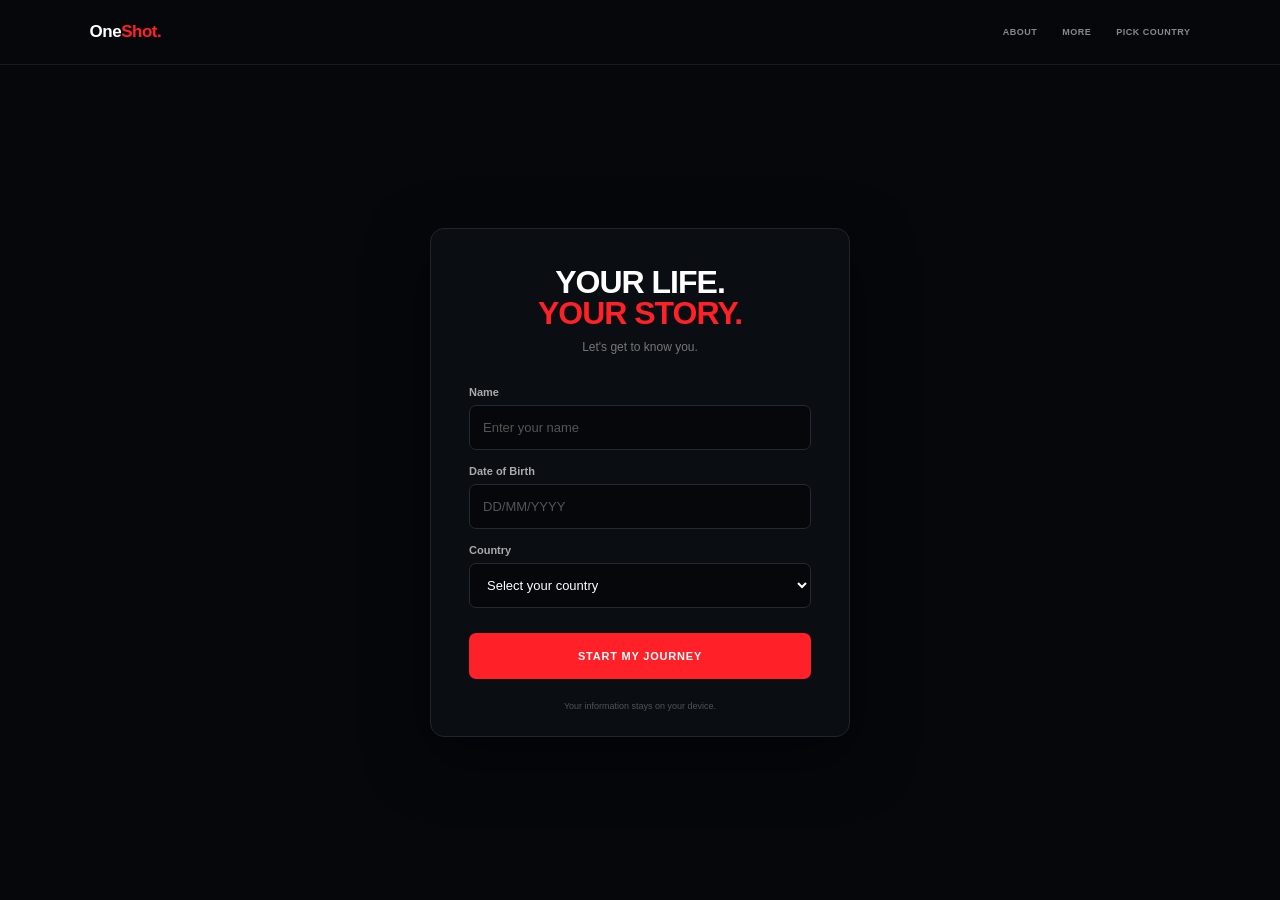
==== commit fba07b1e: "Add files via upload" ====
--- a/index.html
+++ b/index.html
@@ -1,78 +1,73 @@
-<!DOCTYPE html>
-<html lang="en">
-<head>
-    <meta charset="UTF-8">
-    <meta name="viewport" content="width=device-width, initial-scale=1.0">
-    <meta name="description" content="OneShots — make your time count.">
-    <title>OneShots | Start</title>
-    <link rel="stylesheet" href="style.css">
-</head>
-
-<body class="signup-page">
-
-    <header class="site-header">
-        <a class="logo" href="index.html">OneShot<span>s.</span></a>
-        <span class="header-note">MAKE IT COUNT.</span>
-    </header>
-
-    <main class="signup-container">
-
-        <div class="eyebrow">YOUR TIME IS LIMITED.</div>
-
-        <h1>YOUR LIFE.<br><span>LIVE IT.</span></h1>
-
-        <p class="signup-subtitle">
-            Create your personal statistical life-expectancy countdown.
-        </p>
-
-        <form class="form-card" id="signupForm">
-
-            <div class="field">
-                <label for="getName">NAME</label>
-                <input id="getName" type="text"
-                       placeholder="Enter your name"
-                       autocomplete="name" maxlength="60" required>
-            </div>
-
-            <div class="field">
-                <label for="getDob">DATE OF BIRTH</label>
-                <input id="getDob" type="text"
-                       placeholder="DD/MM/YYYY"
-                       inputmode="numeric"
-                       maxlength="10"
-                       autocomplete="bday"
-                       required>
-                <span class="field-hint">DD / MM / YYYY</span>
-            </div>
-
-            <div class="field">
-                <label for="getC">COUNTRY</label>
-                <select id="getC" required>
-                    <option value="">Loading countries...</option>
-                </select>
-            </div>
-
-            <button id="continueBtn" type="submit">
-                <span>SEE MY COUNTDOWN</span>
-                <b>→</b>
-            </button>
-
-            <div class="privacy-note">
-                Your details stay in your browser.
-            </div>
-        </form>
-
-        <div class="bottom-hint">
-            <i></i>
-            START WITH ONE SECOND.
-        </div>
-
-    </main>
-
-    <footer>
-        OneShots<span>.</span> &nbsp;•&nbsp; Make every second count.
-    </footer>
-
-    <script src="script.js"></script>
-</body>
-</html>
+<!DOCTYPE html>
+<html lang="en">
+<head>
+    <meta charset="UTF-8">
+    <meta name="viewport" content="width=device-width, initial-scale=1.0">
+    <title>OneShot | SignUp</title>
+    <link rel="stylesheet" href="style.css">
+</head>
+
+<body>
+
+    <nav>
+        <div class="logo">
+            One<span>Shot.</span>
+        </div>
+
+        <div class="nav-links">
+            <a href="#">ABOUT</a>
+            <a href="#">MORE</a>
+            <a href="#">PICK COUNTRY</a>
+        </div>
+    </nav>
+
+    <main>
+
+        <div class="signup-card">
+
+            <div class="heading">
+                <h1>YOUR LIFE.</h1>
+                <h1 class="red">YOUR STORY.</h1>
+                <p>Let's get to know you.</p>
+            </div>
+
+            <div class="form">
+
+                <label>Name</label>
+                <input
+                    id="getName"
+                    type="text"
+                    placeholder="Enter your name"
+                >
+
+                <label>Date of Birth</label>
+                <input
+                    id="getDob"
+                    type="text"
+                    placeholder="DD/MM/YYYY"
+                    maxlength="10"
+                >
+
+                <label>Country</label>
+                <select id="getC">
+                    <option value="">Select your country</option>
+                </select>
+
+                <button onclick="sub()">
+                    START MY JOURNEY
+                </button>
+
+            </div>
+
+            <p class="bottom-text">
+                Your information stays on your device.
+            </p>
+
+        </div>
+
+    </main>
+
+    <script src="script.js"></script>
+
+</body>
+</html>
--- a/style.css
+++ b/style.css
@@ -1,342 +1,203 @@
-* {
-    margin: 0;
-    padding: 0;
-    box-sizing: border-box;
-}
-
-:root {
-    --bg: #05070a;
-    --card: #0a0d12;
-    --input: #07090d;
-    --line: #1d222a;
-    --text: #f4f4f2;
-    --muted: #777c84;
-    --dim: #464b53;
-    --red: #ff3030;
-}
-
-html,
-body {
-    width: 100%;
-    min-height: 100%;
-}
-
-body {
-    min-height: 100vh;
-    overflow-x: hidden;
-    background: var(--bg);
-    color: var(--text);
-    font-family: Arial, Helvetica, sans-serif;
-}
-
-/* subtle background */
-.signup-page::before {
-    content: "";
-    position: fixed;
-    inset: 0;
-    pointer-events: none;
-    background:
-        radial-gradient(circle at 50% 48%, rgba(255, 48, 48, .055), transparent 28%),
-        radial-gradient(circle at 50% 50%, transparent 40%, rgba(0, 0, 0, .45) 100%);
-}
-
-/* HEADER */
-.site-header {
-    position: fixed;
-    z-index: 20;
-    top: 0;
-    left: 0;
-    width: 100%;
-    padding: 25px 30px;
-    display: flex;
-    align-items: center;
-    justify-content: space-between;
-}
-
-.site-header .logo,
-.site-header .logo:visited,
-.site-header .logo:hover {
-    color: #fff;
-    text-decoration: none;
-}
-
-.logo {
-    display: inline-block;
-    font-size: 20px;
-    line-height: 1;
-    font-weight: 950;
-    letter-spacing: -1.5px;
-}
-
-.logo span {
-    color: var(--red);
-}
-
-.header-note {
-    color: #50555d;
-    font-size: 8px;
-    font-weight: 900;
-    letter-spacing: 1.8px;
-}
-
-/* MAIN */
-.signup-page {
-    display: flex;
-    align-items: center;
-    justify-content: center;
-    padding: 105px 20px 80px;
-}
-
-.signup-container {
-    position: relative;
-    z-index: 1;
-    width: min(92vw, 430px);
-    text-align: center;
-}
-
-.eyebrow {
-    margin-bottom: 10px;
-    color: #777c84;
-    font-size: 9px;
-    font-weight: 800;
-    letter-spacing: 2.2px;
-}
-
-.signup-container h1 {
-    font-size: clamp(58px, 10vw, 82px);
-    line-height: .84;
-    font-weight: 950;
-    letter-spacing: -5px;
-    text-transform: uppercase;
-}
-
-.signup-container h1 span {
-    color: var(--red);
-}
-
-.signup-subtitle {
-    width: min(100%, 380px);
-    margin: 21px auto 25px;
-    color: #777c84;
-    font-size: 11px;
-    line-height: 1.55;
-}
-
-/* FORM CARD */
-.form-card {
-    width: 100%;
-    padding: 22px;
-    text-align: left;
-    background: rgba(10, 13, 18, .96);
-    border: 1px solid var(--line);
-    border-radius: 12px;
-    box-shadow:
-        0 25px 70px rgba(0,0,0,.35),
-        0 0 0 1px rgba(255,255,255,.01) inset;
-}
-
-.field {
-    position: relative;
-}
-
-.field + .field {
-    margin-top: 16px;
-}
-
-.field label {
-    display: block;
-    margin-bottom: 7px;
-    color: #858a92;
-    font-size: 8px;
-    font-weight: 900;
-    letter-spacing: 1.5px;
-}
-
-.field input,
-.field select {
-    display: block;
-    width: 100%;
-    height: 44px;
-    padding: 0 12px;
-    appearance: none;
-    border: 1px solid #252a32;
-    border-radius: 7px;
-    outline: none;
-    background: var(--input);
-    color: #f2f2f0;
-    font-size: 13px;
-    transition: border-color .18s ease, box-shadow .18s ease;
-}
-
-.field input::placeholder {
-    color: #444950;
-}
-
-.field select {
-    background-image:
-        linear-gradient(45deg, transparent 50%, #666 50%),
-        linear-gradient(135deg, #666 50%, transparent 50%);
-    background-position:
-        calc(100% - 16px) 18px,
-        calc(100% - 11px) 18px;
-    background-size: 5px 5px, 5px 5px;
-    background-repeat: no-repeat;
-}
-
-.field input:focus,
-.field select:focus {
-    border-color: #555b64;
-    box-shadow: 0 0 0 3px rgba(255,255,255,.025);
-}
-
-.field-hint {
-    display: block;
-    margin-top: 5px;
-    color: #454a52;
-    font-size: 8px;
-}
-
-.form-card button {
-    width: 100%;
-    height: 45px;
-    margin-top: 20px;
-    padding: 0 14px;
-    display: flex;
-    align-items: center;
-    justify-content: space-between;
-    border: 0;
-    border-radius: 7px;
-    background: var(--red);
-    color: #fff;
-    font-size: 9px;
-    font-weight: 950;
-    letter-spacing: 1.2px;
-    cursor: pointer;
-    transition: transform .18s ease, box-shadow .18s ease, background .18s ease;
-}
-
-.form-card button b {
-    font-size: 18px;
-    font-weight: 400;
-    line-height: 1;
-}
-
-.form-card button:hover:not(:disabled) {
-    background: #ff3d3d;
-    transform: translateY(-1px);
-    box-shadow: 0 10px 25px rgba(255,48,48,.16);
-}
-
-.form-card button:active:not(:disabled) {
-    transform: translateY(0);
-}
-
-.form-card button:disabled {
-    opacity: .5;
-    cursor: not-allowed;
-}
-
-.privacy-note {
-    margin-top: 11px;
-    color: #41464e;
-    text-align: center;
-    font-size: 8px;
-}
-
-.bottom-hint {
-    display: flex;
-    align-items: center;
-    justify-content: center;
-    gap: 7px;
-    margin-top: 21px;
-    color: #4d525a;
-    font-size: 7px;
-    font-weight: 900;
-    letter-spacing: 1.6px;
-}
-
-.bottom-hint i {
-    width: 5px;
-    height: 5px;
-    display: block;
-    border-radius: 50%;
-    background: var(--red);
-    box-shadow: 0 0 10px rgba(255,48,48,.55);
-}
-
-/* FOOTER */
-.signup-page > footer {
-    position: fixed;
-    z-index: 2;
-    right: 28px;
-    bottom: 21px;
-    color: #3f444c;
-    font-size: 8px;
-}
-
-.signup-page > footer span {
-    color: #777c84;
-    font-weight: 900;
-}
-
-/* MOBILE */
-@media (max-width: 600px) {
-    .site-header {
-        padding: 20px;
-    }
-
-    .header-note {
-        display: none;
-    }
-
-    .signup-page {
-        padding: 92px 16px 70px;
-    }
-
-    .signup-container {
-        width: min(100%, 390px);
-    }
-
-    .signup-container h1 {
-        font-size: clamp(53px, 16vw, 72px);
-        letter-spacing: -4px;
-    }
-
-    .signup-subtitle {
-        font-size: 10px;
-        margin-bottom: 21px;
-    }
-
-    .form-card {
-        padding: 18px;
-    }
-
-    .signup-page > footer {
-        left: 0;
-        right: 0;
-        bottom: 15px;
-        text-align: center;
-    }
-}
-
-@media (max-height: 700px) and (min-width: 601px) {
-    .signup-page {
-        padding-top: 90px;
-    }
-
-    .signup-container h1 {
-        font-size: 68px;
-    }
-
-    .signup-subtitle {
-        margin: 15px auto 18px;
-    }
-
-    .form-card {
-        padding: 18px 20px;
-    }
-
-    .field + .field {
-        margin-top: 12px;
-    }
-}
+* {
+    margin: 0;
+    padding: 0;
+    box-sizing: border-box;
+}
+
+body {
+    min-height: 100vh;
+    background: #05070b;
+    color: white;
+    font-family: Arial, Helvetica, sans-serif;
+}
+
+/* NAVBAR */
+
+nav {
+    height: 65px;
+    width: 100%;
+    padding: 0 7%;
+    display: flex;
+    align-items: center;
+    justify-content: space-between;
+
+    border-bottom: 1px solid #171a20;
+}
+
+.logo {
+    font-size: 17px;
+    font-weight: 800;
+    letter-spacing: -0.5px;
+}
+
+.logo span {
+    color: #ff2028;
+}
+
+.nav-links {
+    display: flex;
+    align-items: center;
+    gap: 25px;
+}
+
+.nav-links a {
+    color: #888;
+    text-decoration: none;
+    font-size: 9px;
+    font-weight: bold;
+    letter-spacing: 0.5px;
+}
+
+.nav-links a:hover {
+    color: white;
+}
+
+/* MAIN */
+
+main {
+    min-height: calc(100vh - 65px);
+
+    display: flex;
+    justify-content: center;
+    align-items: center;
+
+    padding: 40px 20px;
+}
+
+/* SIGNUP CARD */
+
+.signup-card {
+    width: 420px;
+    max-width: 100%;
+
+    background: #0a0d12;
+
+    border: 1px solid #20242c;
+    border-radius: 14px;
+
+    padding: 38px 38px 25px;
+
+    box-shadow: 0 20px 60px rgba(0, 0, 0, 0.5);
+}
+
+/* HEADING */
+
+.heading {
+    text-align: center;
+    margin-bottom: 32px;
+}
+
+.heading h1 {
+    font-size: 32px;
+    line-height: 0.95;
+    font-weight: 900;
+    letter-spacing: -1px;
+}
+
+.heading .red {
+    color: #ff2028;
+}
+
+.heading p {
+    margin-top: 12px;
+    color: #777;
+    font-size: 12px;
+}
+
+/* FORM */
+
+.form {
+    display: flex;
+    flex-direction: column;
+}
+
+.form label {
+    color: #aaa;
+    font-size: 11px;
+    font-weight: bold;
+    margin-bottom: 7px;
+    margin-top: 15px;
+}
+
+.form label:first-child {
+    margin-top: 0;
+}
+
+.form input,
+.form select {
+    width: 100%;
+    height: 45px;
+
+    background: #05070b;
+    color: white;
+
+    border: 1px solid #252a32;
+    border-radius: 7px;
+
+    padding: 0 13px;
+
+    font-size: 13px;
+
+    outline: none;
+}
+
+.form input::placeholder {
+    color: #555;
+}
+
+.form input:focus,
+.form select:focus {
+    border-color: #ff2028;
+}
+
+.form select {
+    cursor: pointer;
+}
+
+.form select option {
+    background: #0a0d12;
+    color: white;
+}
+
+/* BUTTON */
+
+.form button {
+    height: 46px;
+
+    margin-top: 25px;
+
+    border: none;
+    border-radius: 7px;
+
+    background: #ff2028;
+    color: white;
+
+    font-size: 11px;
+    font-weight: 900;
+    letter-spacing: 0.8px;
+
+    cursor: pointer;
+
+    transition: 0.2s;
+}
+
+.form button:hover {
+    background: #ff3b42;
+    transform: translateY(-1px);
+}
+
+.form button:active {
+    transform: translateY(0);
+}
+
+/* BOTTOM TEXT */
+
+.bottom-text {
+    text-align: center;
+
+    margin-top: 22px;
+
+    color: #4f535b;
+
+    font-size: 9px;
+}
